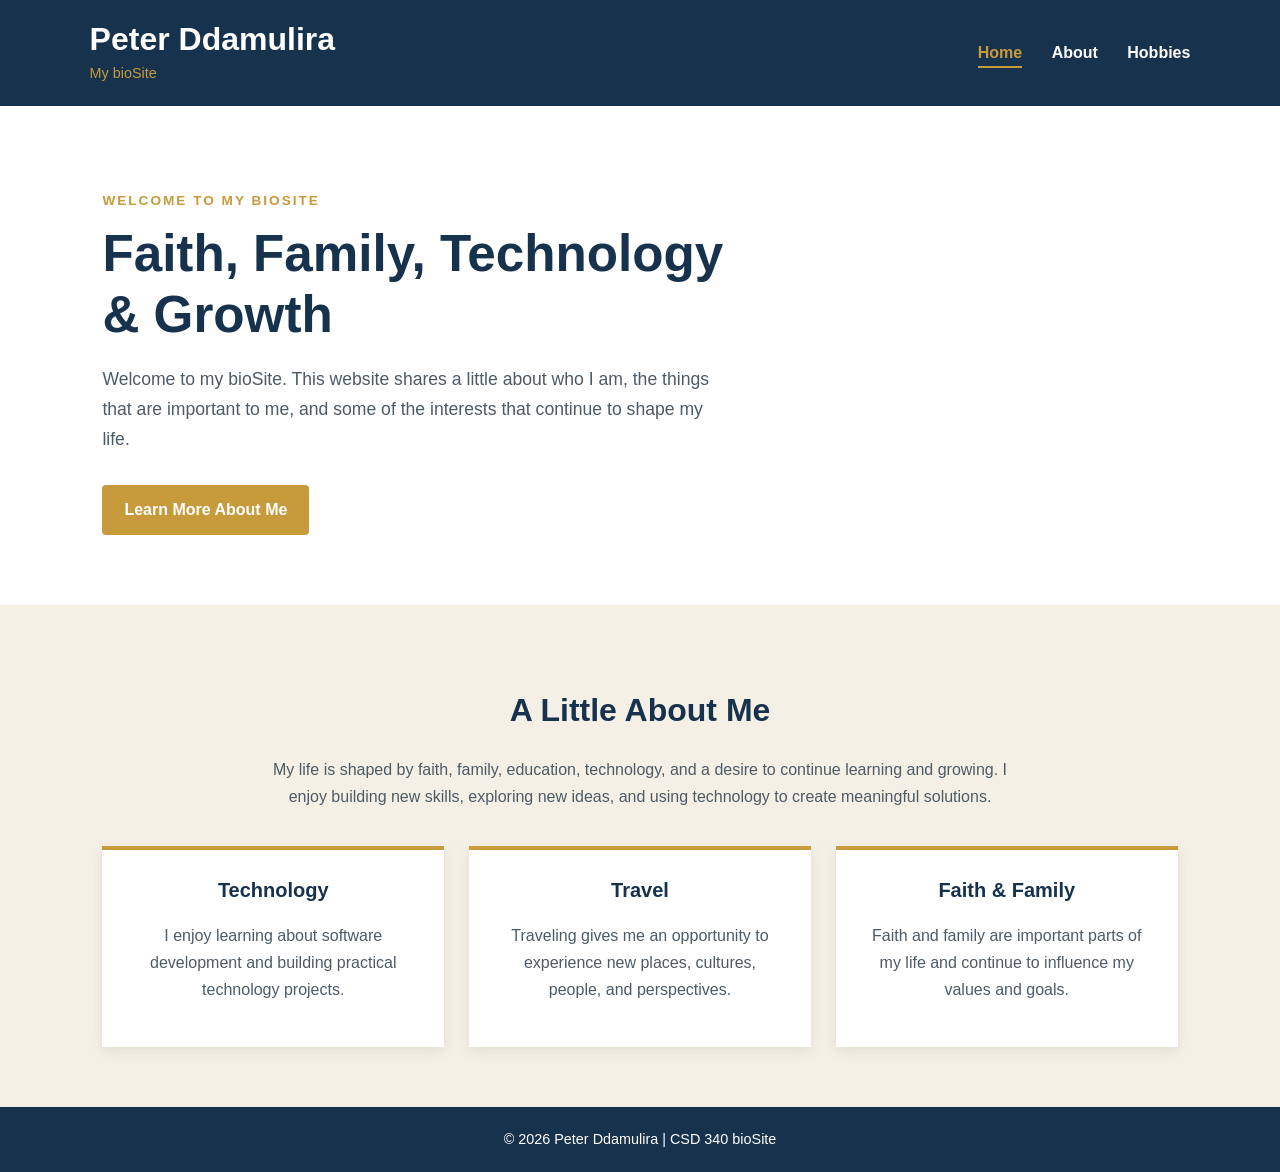
==== index.html @ 32c37889 "bioSite development" ====
<!--
    Name: Peter Ddamulira
    Date: September 13, 2026
    Assignment: bioSite Development
-->

<!DOCTYPE html>
<html lang="en">

<head>
    <meta charset="UTF-8">
    <meta name="viewport" content="width=device-width, initial-scale=1.0">

    <title>Peter Ddamulira | bioSite</title>

    <link rel="stylesheet" href="site.css">
</head>

<body>

    <header>
        <div class="site-title">
            <h1>Peter Ddamulira</h1>
            <p>My bioSite</p>
        </div>

        <nav>
            <a href="index.html" class="active">Home</a>
            <a href="about.html">About</a>
            <a href="hobbies.html">Hobbies</a>
        </nav>
    </header>

    <main>

        <section class="hero">
            <div class="hero-content">
                <p class="eyebrow">WELCOME TO MY BIOSITE</p>

                <h2>Faith, Family, Technology & Growth</h2>

                <p>
                    Welcome to my bioSite. This website shares a little about
                    who I am, the things that are important to me, and some of
                    the interests that continue to shape my life.
                </p>

                <a href="about.html" class="button">Learn More About Me</a>
            </div>
        </section>

        <section class="intro">

            <h2>A Little About Me</h2>

            <p>
                My life is shaped by faith, family, education, technology,
                and a desire to continue learning and growing. I enjoy
                building new skills, exploring new ideas, and using
                technology to create meaningful solutions.
            </p>

            <div class="feature-grid">

                <article class="feature-card">
                    <h3>Technology</h3>
                    <p>
                        I enjoy learning about software development and
                        building practical technology projects.
                    </p>
                </article>

                <article class="feature-card">
                    <h3>Travel</h3>
                    <p>
                        Traveling gives me an opportunity to experience new
                        places, cultures, people, and perspectives.
                    </p>
                </article>

                <article class="feature-card">
                    <h3>Faith & Family</h3>
                    <p>
                        Faith and family are important parts of my life and
                        continue to influence my values and goals.
                    </p>
                </article>

            </div>

        </section>

    </main>

    <footer>
        <p>&copy; 2026 Peter Ddamulira | CSD 340 bioSite</p>
    </footer>

</body>

</html>
---- site.css ----
/*
    Name: Peter Ddamulira
    Date: September 13, 2026
    Assignment: bioSite Development
*/

/* ---------- ATOMS ---------- */

* {
    box-sizing: border-box;
}

html {
    scroll-behavior: smooth;
}

body {
    margin: 0;
    background-color: #f5f0e6;
    color: #4d5b66;
    font-family: Arial, Helvetica, sans-serif;
    line-height: 1.6;
}

h1,
h2,
h3 {
    color: #17324d;
    line-height: 1.2;
}

h1 {
    margin: 0;
    font-size: 2rem;
    font-weight: 600;
}

h2 {
    font-size: 2rem;
    font-weight: 600;
}

h3 {
    font-size: 1.25rem;
    font-weight: 600;
}

p {
    font-size: 1rem;
    line-height: 1.7;
}

a {
    color: #17324d;
}

.eyebrow {
    margin-bottom: 8px;
    color: #c79a3b;
    font-size: 0.85rem;
    font-weight: 700;
    letter-spacing: 2px;
}

/* ---------- HEADER / NAVIGATION ---------- */

header {
    display: flex;
    align-items: center;
    justify-content: space-between;
    padding: 20px 7%;
    background-color: #17324d;
}

.site-title h1 {
    color: #ffffff;
}

.site-title p {
    margin: 3px 0 0;
    color: #c79a3b;
    font-size: 0.9rem;
}

nav a {
    margin-left: 25px;
    padding-bottom: 5px;
    color: #ffffff;
    font-weight: 600;
    text-decoration: none;
}

nav a:hover,
nav a.active {
    color: #c79a3b;
    border-bottom: 2px solid #c79a3b;
}

/* ---------- HOME HERO ---------- */

.hero {
    display: flex;
    align-items: center;
    min-height: 430px;
    padding: 70px 8%;
    background-color: #ffffff;
}

.hero-content {
    max-width: 700px;
}

.hero h2 {
    max-width: 650px;
    margin: 10px 0 20px;
    font-size: 3.2rem;
}

.hero-content > p:not(.eyebrow) {
    max-width: 620px;
    margin-bottom: 30px;
    font-size: 1.1rem;
}

.button {
    display: inline-block;
    padding: 12px 22px;
    background-color: #c79a3b;
    color: #ffffff;
    font-weight: 600;
    text-decoration: none;
    border-radius: 4px;
}

.button:hover {
    background-color: #17324d;
}

/* ---------- HOME INTRO ---------- */

.intro {
    padding: 60px 8%;
    text-align: center;
}

.intro > p {
    max-width: 750px;
    margin: 0 auto 35px;
}

.feature-grid {
    display: flex;
    gap: 25px;
    justify-content: center;
    margin-top: 30px;
}

.feature-card {
    flex: 1;
    max-width: 350px;
    padding: 28px;
    background-color: #ffffff;
    border-top: 4px solid #c79a3b;
    box-shadow: 0 4px 12px rgba(0, 0, 0, 0.08);
}

.feature-card h3 {
    margin-top: 0;
}

/* ---------- PAGE HEADINGS ---------- */

.page-heading {
    padding: 60px 8%;
    background-color: #ffffff;
    text-align: center;
}

.page-heading h2 {
    margin: 5px 0 15px;
    font-size: 2.8rem;
}

.page-heading > p:last-child {
    max-width: 650px;
    margin: 0 auto;
}

/* ---------- ABOUT PAGE ---------- */

.about-section {
    display: flex;
    gap: 50px;
    max-width: 1100px;
    margin: 0 auto;
    padding: 60px 8%;
}

.about-content {
    flex: 2;
}

.about-content h2 {
    margin-top: 0;
}

.about-content h3 {
    margin-top: 30px;
}

.quote-card {
    flex: 1;
    align-self: flex-start;
    padding: 30px;
    background-color: #17324d;
    border-top: 5px solid #c79a3b;
}

.quote-card h3 {
    margin-top: 0;
    color: #c79a3b;
}

.quote-card p {
    color: #ffffff;
}

/* ---------- HOBBIES PAGE ---------- */

.hobbies-grid {
    display: flex;
    gap: 25px;
    max-width: 1200px;
    margin: 0 auto;
    padding: 60px 8%;
}

.hobby-card {
    flex: 1;
    padding: 30px;
    background-color: #ffffff;
    border-bottom: 4px solid #c79a3b;
    box-shadow: 0 4px 12px rgba(0, 0, 0, 0.08);
}

.hobby-number {
    color: #c79a3b;
    font-size: 2rem;
    font-weight: 700;
}

.hobby-card h2 {
    font-size: 1.5rem;
}

/* ---------- FOOTER ---------- */

footer {
    padding: 20px;
    background-color: #17324d;
    text-align: center;
}

footer p {
    margin: 0;
    color: #ffffff;
    font-size: 0.9rem;
}

/* ---------- RESPONSIVE LAYOUT ---------- */

@media screen and (max-width: 768px) {

    header {
        flex-direction: column;
        text-align: center;
    }

    nav {
        margin-top: 15px;
    }

    nav a {
        margin: 0 10px;
    }

    .hero h2 {
        font-size: 2.4rem;
    }

    .feature-grid,
    .about-section,
    .hobbies-grid {
        flex-direction: column;
    }

    .feature-card {
        max-width: none;
    }
}
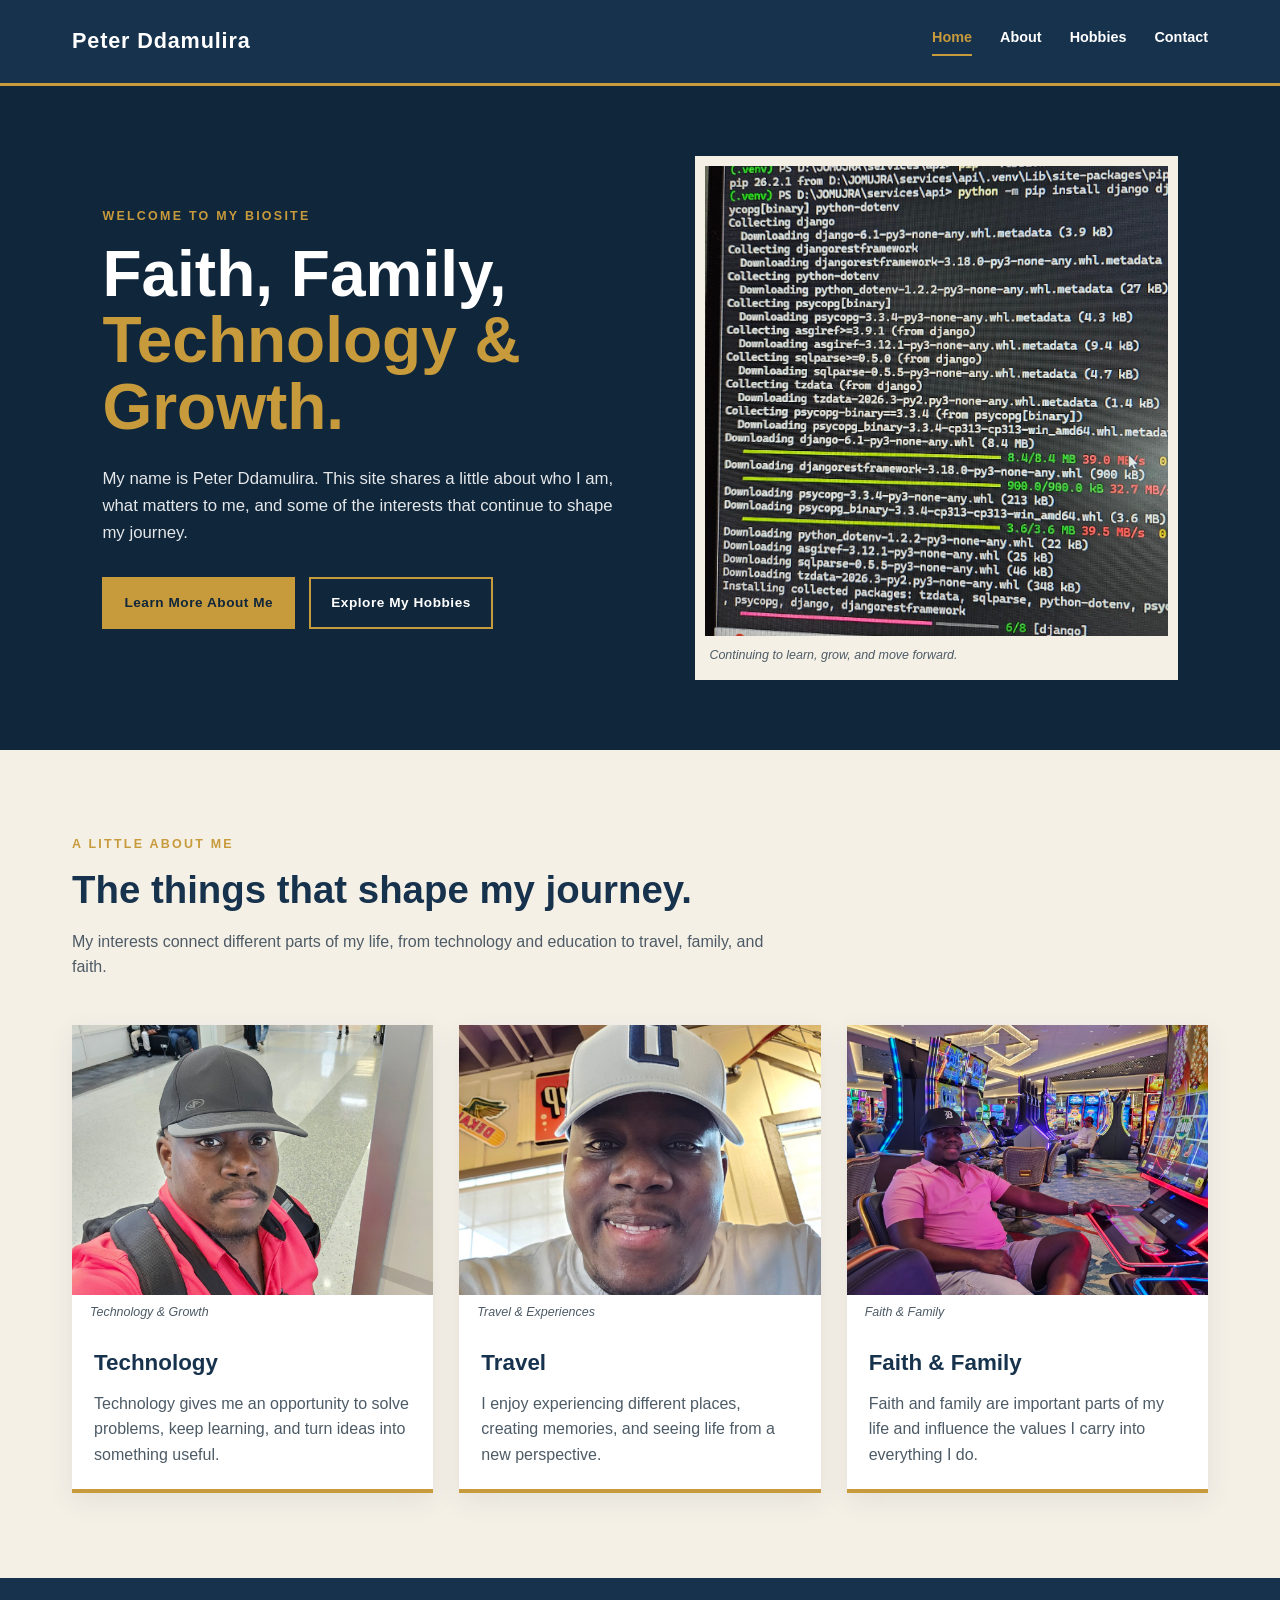
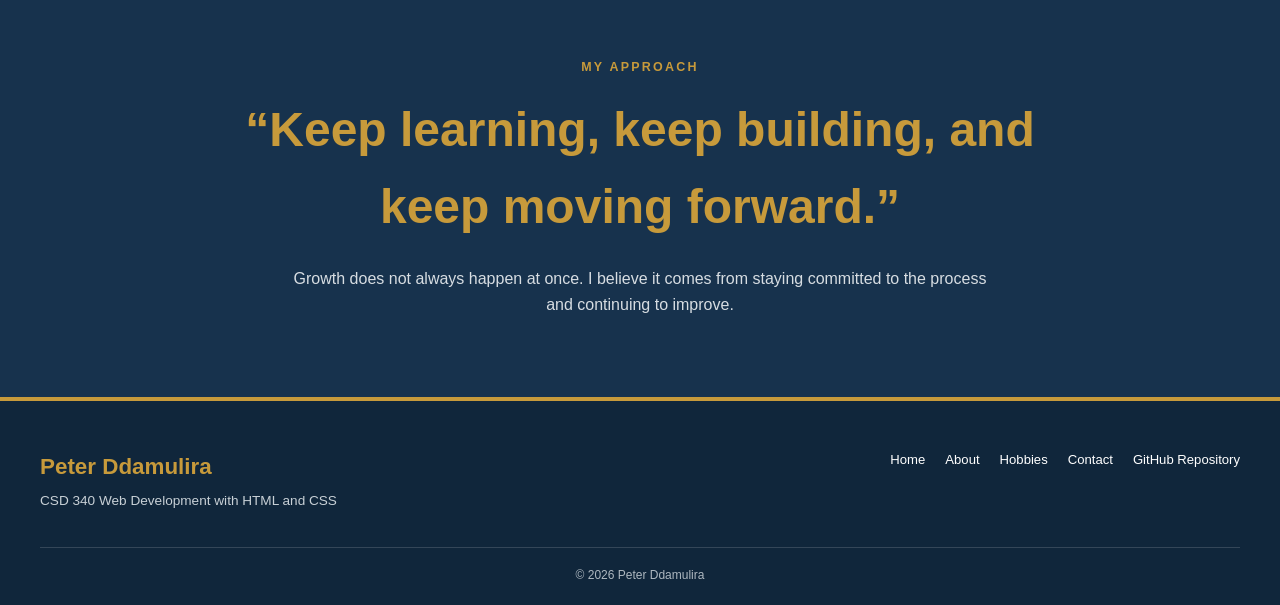
==== commit 320453b3: "Complete bioSite development and deployment" ====
--- a/index.html
+++ b/index.html
@@ -1,101 +1,169 @@
 <!--
     Name: Peter Ddamulira
-    Date: September 13, 2026
-    Assignment: bioSite Development
+    Date: September 16, 2026
+    Assignment: bioSite Development and GitHub Pages Deployment
 -->
 
 <!DOCTYPE html>
 <html lang="en">
-
 <head>
     <meta charset="UTF-8">
     <meta name="viewport" content="width=device-width, initial-scale=1.0">
-
-    <title>Peter Ddamulira | bioSite</title>
-
+    <meta name="description" content="Peter Ddamulira bioSite">
+    <title>Peter Ddamulira | Home</title>
     <link rel="stylesheet" href="site.css">
 </head>
 
 <body>
 
-    <header>
-        <div class="site-title">
-            <h1>Peter Ddamulira</h1>
-            <p>My bioSite</p>
+    <header class="site-header">
+        <div class="header-container">
+            <a class="site-name" href="index.html">Peter Ddamulira</a>
+
+            <nav aria-label="Main navigation">
+                <a class="active" href="index.html">Home</a>
+                <a href="about.html">About</a>
+                <a href="hobbies.html">Hobbies</a>
+                <a href="contact.html">Contact</a>
+            </nav>
         </div>
-
-        <nav>
-            <a href="index.html" class="active">Home</a>
-            <a href="about.html">About</a>
-            <a href="hobbies.html">Hobbies</a>
-        </nav>
     </header>
 
     <main>
-
         <section class="hero">
             <div class="hero-content">
                 <p class="eyebrow">WELCOME TO MY BIOSITE</p>
 
-                <h2>Faith, Family, Technology & Growth</h2>
+                <h1>
+                    Faith, Family,<br>
+                    <span>Technology & Growth.</span>
+                </h1>
 
-                <p>
-                    Welcome to my bioSite. This website shares a little about
-                    who I am, the things that are important to me, and some of
-                    the interests that continue to shape my life.
+                <p class="hero-text">
+                    My name is Peter Ddamulira. This site shares a little about
+                    who I am, what matters to me, and some of the interests that
+                    continue to shape my journey.
                 </p>
 
-                <a href="about.html" class="button">Learn More About Me</a>
+                <div class="hero-links">
+                    <a class="button primary-button" href="about.html">
+                        Learn More About Me
+                    </a>
+
+                    <a class="button secondary-button" href="hobbies.html">
+                        Explore My Hobbies
+                    </a>
+                </div>
+            </div>
+
+            <figure class="hero-image">
+                <img
+                    src="images/20260811_122145.jpg"
+                    alt="Peter Ddamulira"
+                >
+                <figcaption>Continuing to learn, grow, and move forward.</figcaption>
+            </figure>
+        </section>
+
+        <section class="intro-section">
+            <div class="section-heading">
+                <p class="eyebrow">A LITTLE ABOUT ME</p>
+                <h2>The things that shape my journey.</h2>
+                <p>
+                    My interests connect different parts of my life, from
+                    technology and education to travel, family, and faith.
+                </p>
+            </div>
+
+            <div class="card-grid">
+                <article class="feature-card">
+                    <figure>
+                        <img
+                            src="images/20240809_140507.jpg"
+                            alt="A moment representing technology and personal growth"
+                        >
+                        <figcaption>Technology &amp; Growth</figcaption>
+                    </figure>
+
+                    <div class="card-content">
+                        <h3>Technology</h3>
+                        <p>
+                            Technology gives me an opportunity to solve problems,
+                            keep learning, and turn ideas into something useful.
+                        </p>
+                    </div>
+                </article>
+
+                <article class="feature-card">
+                    <figure>
+                        <img
+                            src="images/20251226_093503(1).jpg"
+                            alt="A personal travel memory"
+                        >
+                        <figcaption>Travel &amp; Experiences</figcaption>
+                    </figure>
+
+                    <div class="card-content">
+                        <h3>Travel</h3>
+                        <p>
+                            I enjoy experiencing different places, creating
+                            memories, and seeing life from a new perspective.
+                        </p>
+                    </div>
+                </article>
+
+                <article class="feature-card">
+                    <figure>
+                        <img
+                            src="images/20260412_142647.jpg"
+                            alt="A personal moment representing faith and family"
+                        >
+                        <figcaption>Faith &amp; Family</figcaption>
+                    </figure>
+
+                    <div class="card-content">
+                        <h3>Faith &amp; Family</h3>
+                        <p>
+                            Faith and family are important parts of my life and
+                            influence the values I carry into everything I do.
+                        </p>
+                    </div>
+                </article>
             </div>
         </section>
 
-        <section class="intro">
+        <section class="quote-section">
+            <p class="eyebrow">MY APPROACH</p>
+            <blockquote>
+                “Keep learning, keep building, and keep moving forward.”
+            </blockquote>
+            <p>
+                Growth does not always happen at once. I believe it comes from
+                staying committed to the process and continuing to improve.
+            </p>
+        </section>
+    </main>
 
-            <h2>A Little About Me</h2>
-
-            <p>
-                My life is shaped by faith, family, education, technology,
-                and a desire to continue learning and growing. I enjoy
-                building new skills, exploring new ideas, and using
-                technology to create meaningful solutions.
-            </p>
-
-            <div class="feature-grid">
-
-                <article class="feature-card">
-                    <h3>Technology</h3>
-                    <p>
-                        I enjoy learning about software development and
-                        building practical technology projects.
-                    </p>
-                </article>
-
-                <article class="feature-card">
-                    <h3>Travel</h3>
-                    <p>
-                        Traveling gives me an opportunity to experience new
-                        places, cultures, people, and perspectives.
-                    </p>
-                </article>
-
-                <article class="feature-card">
-                    <h3>Faith & Family</h3>
-                    <p>
-                        Faith and family are important parts of my life and
-                        continue to influence my values and goals.
-                    </p>
-                </article>
-
+    <footer class="site-footer">
+        <div class="footer-container">
+            <div>
+                <h2>Peter Ddamulira</h2>
+                <p>CSD 340 Web Development with HTML and CSS</p>
             </div>
 
-        </section>
+            <div class="footer-links">
+                <a href="index.html">Home</a>
+                <a href="about.html">About</a>
+                <a href="hobbies.html">Hobbies</a>
+                <a href="contact.html">Contact</a>
+                <a href="https://github.com/psddam/bioSite"
+                   target="_blank"
+                   rel="noopener noreferrer">GitHub Repository</a>
+            </div>
+        </div>
 
-    </main>
-
-    <footer>
-        <p>&copy; 2026 Peter Ddamulira | CSD 340 bioSite</p>
+        <p class="copyright">&copy; 2026 Peter Ddamulira</p>
     </footer>
 
 </body>
-
 </html>
--- a/site.css
+++ b/site.css
@@ -1,13 +1,23 @@
 /*
     Name: Peter Ddamulira
-    Date: September 13, 2026
-    Assignment: bioSite Development
+    Date: September 16, 2026
+    Assignment: bioSite Development and GitHub Pages Deployment
 */
-
-/* ---------- ATOMS ---------- */
 
 * {
     box-sizing: border-box;
+    margin: 0;
+    padding: 0;
+}
+
+:root {
+    --navy: #17324D;
+    --navy-dark: #10263B;
+    --gold: #C79A3B;
+    --cream: #F5F0E6;
+    --white: #FFFFFF;
+    --slate: #4D5B66;
+    --light-border: #DDD6C8;
 }
 
 html {
@@ -15,286 +25,616 @@
 }
 
 body {
-    margin: 0;
-    background-color: #f5f0e6;
-    color: #4d5b66;
+    background-color: var(--cream);
+    color: var(--navy);
     font-family: Arial, Helvetica, sans-serif;
     line-height: 1.6;
 }
 
-h1,
-h2,
-h3 {
-    color: #17324d;
-    line-height: 1.2;
-}
-
-h1 {
-    margin: 0;
-    font-size: 2rem;
+img {
+    display: block;
+    width: 100%;
+}
+
+a {
+    color: inherit;
+}
+
+/* HEADER */
+
+.site-header {
+    background-color: var(--navy);
+    border-bottom: 3px solid var(--gold);
+}
+
+.header-container {
+    align-items: center;
+    display: flex;
+    justify-content: space-between;
+    margin: 0 auto;
+    max-width: 1200px;
+    padding: 24px 32px;
+}
+
+.site-name {
+    color: var(--white);
+    font-size: 1.35rem;
+    font-weight: 700;
+    letter-spacing: 0.04em;
+    text-decoration: none;
+}
+
+nav {
+    display: flex;
+    gap: 28px;
+}
+
+nav a {
+    border-bottom: 2px solid transparent;
+    color: var(--white);
+    font-size: 0.9rem;
     font-weight: 600;
-}
-
-h2 {
-    font-size: 2rem;
-    font-weight: 600;
-}
-
-h3 {
-    font-size: 1.25rem;
-    font-weight: 600;
-}
-
-p {
-    font-size: 1rem;
-    line-height: 1.7;
-}
-
-a {
-    color: #17324d;
-}
+    padding-bottom: 5px;
+    text-decoration: none;
+    transition: 0.2s ease;
+}
+
+nav a:hover,
+nav a.active {
+    border-bottom-color: var(--gold);
+    color: var(--gold);
+}
+
+/* GENERAL */
 
 .eyebrow {
-    margin-bottom: 8px;
-    color: #c79a3b;
+    color: var(--gold);
+    font-size: 0.78rem;
+    font-weight: 700;
+    letter-spacing: 0.18em;
+    margin-bottom: 14px;
+}
+
+.button {
+    border: 2px solid var(--gold);
+    display: inline-block;
     font-size: 0.85rem;
     font-weight: 700;
-    letter-spacing: 2px;
-}
-
-/* ---------- HEADER / NAVIGATION ---------- */
-
-header {
+    letter-spacing: 0.04em;
+    padding: 13px 20px;
+    text-decoration: none;
+    transition: 0.2s ease;
+}
+
+.primary-button {
+    background-color: var(--gold);
+    color: var(--navy-dark);
+}
+
+.primary-button:hover {
+    background-color: transparent;
+    color: var(--gold);
+}
+
+.secondary-button {
+    background-color: transparent;
+    color: var(--white);
+}
+
+.secondary-button:hover {
+    background-color: var(--gold);
+    color: var(--navy-dark);
+}
+
+.outline-button {
+    background-color: transparent;
+    color: var(--navy);
+}
+
+.outline-button:hover {
+    background-color: var(--gold);
+    color: var(--navy-dark);
+}
+
+/* HOME HERO */
+
+.hero {
+    align-items: center;
+    background-color: var(--navy-dark);
+    display: grid;
+    gap: 60px;
+    grid-template-columns: 1.05fr 0.95fr;
+    margin: 0 auto;
+    max-width: 1400px;
+    min-height: 650px;
+    padding: 70px 8%;
+}
+
+.hero-content {
+    color: var(--white);
+}
+
+.hero h1 {
+    font-size: clamp(2.8rem, 5vw, 5rem);
+    line-height: 1.04;
+    margin-bottom: 26px;
+}
+
+.hero h1 span {
+    color: var(--gold);
+}
+
+.hero-text {
+    color: #E4E7E9;
+    font-size: 1.05rem;
+    max-width: 620px;
+}
+
+.hero-links {
     display: flex;
+    flex-wrap: wrap;
+    gap: 14px;
+    margin-top: 30px;
+}
+
+.hero-image {
+    background-color: var(--cream);
+    padding: 10px;
+}
+
+.hero-image img {
+    height: 470px;
+    object-fit: cover;
+}
+
+figcaption {
+    color: var(--slate);
+    font-size: 0.78rem;
+    font-style: italic;
+    padding: 10px 4px 4px;
+}
+
+/* SECTION HEADINGS */
+
+.intro-section,
+.values-section,
+.hobby-section,
+.contact-layout,
+.photo-banner {
+    margin: 0 auto;
+    max-width: 1200px;
+    padding: 85px 32px;
+}
+
+.section-heading {
+    margin-bottom: 45px;
+    max-width: 720px;
+}
+
+.section-heading h2 {
+    font-size: 2.4rem;
+    line-height: 1.15;
+    margin-bottom: 16px;
+}
+
+.section-heading > p:last-child {
+    color: var(--slate);
+}
+
+/* HOME CARDS */
+
+.card-grid {
+    display: grid;
+    gap: 26px;
+    grid-template-columns: repeat(3, 1fr);
+}
+
+.feature-card {
+    background-color: var(--white);
+    border-bottom: 4px solid var(--gold);
+    box-shadow: 0 8px 25px rgba(23, 50, 77, 0.08);
+}
+
+.feature-card figure img {
+    height: 270px;
+    object-fit: cover;
+}
+
+.feature-card figure figcaption {
+    padding: 8px 18px 0;
+}
+
+.card-content {
+    padding: 22px;
+}
+
+.card-content h3 {
+    font-size: 1.4rem;
+    margin-bottom: 10px;
+}
+
+.card-content p {
+    color: var(--slate);
+}
+
+.quote-section {
+    background-color: var(--navy);
+    color: var(--white);
+    padding: 80px 10%;
+    text-align: center;
+}
+
+.quote-section blockquote {
+    color: var(--gold);
+    font-size: clamp(1.8rem, 4vw, 3rem);
+    font-weight: 700;
+    margin: 0 auto 20px;
+    max-width: 900px;
+}
+
+.quote-section > p:last-child {
+    color: #D7DDE2;
+    margin: auto;
+    max-width: 700px;
+}
+
+/* PAGE HERO */
+
+.page-hero {
+    background-color: var(--navy-dark);
+    color: var(--white);
+    padding: 90px max(32px, calc((100% - 1136px) / 2));
+}
+
+.page-hero > div {
+    max-width: 800px;
+}
+
+.page-hero h1 {
+    color: var(--gold);
+    font-size: clamp(2.6rem, 5vw, 4.5rem);
+    line-height: 1.05;
+    margin-bottom: 20px;
+}
+
+.page-hero p:last-child {
+    color: #E0E4E7;
+    font-size: 1.05rem;
+    max-width: 700px;
+}
+
+/* ABOUT */
+
+.about-layout {
     align-items: center;
+    display: grid;
+    gap: 70px;
+    grid-template-columns: 0.9fr 1.1fr;
+    margin: 0 auto;
+    max-width: 1200px;
+    padding: 85px 32px;
+}
+
+.about-photo {
+    background-color: var(--white);
+    padding: 10px;
+}
+
+.about-photo img {
+    height: 560px;
+    object-fit: cover;
+}
+
+.about-copy h2 {
+    font-size: 2.5rem;
+    line-height: 1.15;
+    margin-bottom: 22px;
+}
+
+.about-copy > p:not(.eyebrow) {
+    color: var(--slate);
+    margin-bottom: 18px;
+}
+
+.values-grid {
+    display: grid;
+    gap: 20px;
+    grid-template-columns: repeat(4, 1fr);
+}
+
+.values-grid article {
+    background-color: var(--white);
+    border-top: 3px solid var(--gold);
+    padding: 28px;
+}
+
+.values-grid span,
+.number {
+    color: var(--gold);
+    font-size: 0.8rem;
+    font-weight: 700;
+    letter-spacing: 0.15em;
+}
+
+.values-grid h3 {
+    margin: 10px 0;
+}
+
+.values-grid p {
+    color: var(--slate);
+}
+
+/* HOBBIES */
+
+.hobby-section {
+    display: flex;
+    flex-direction: column;
+    gap: 70px;
+}
+
+.hobby-card {
+    align-items: center;
+    display: grid;
+    gap: 55px;
+    grid-template-columns: 1fr 1fr;
+}
+
+.hobby-card.reverse figure {
+    order: 2;
+}
+
+.hobby-card figure {
+    background-color: var(--white);
+    padding: 9px;
+}
+
+.hobby-card figure img {
+    height: 390px;
+    object-fit: cover;
+}
+
+.hobby-copy h2 {
+    font-size: 2.3rem;
+    margin: 8px 0 18px;
+}
+
+.hobby-copy > p:not(.number) {
+    color: var(--slate);
+    margin-bottom: 14px;
+}
+
+/* PHOTO BANNER */
+
+.photo-banner {
+    padding-top: 20px;
+}
+
+.photo-banner figure {
+    background-color: var(--white);
+    padding: 10px;
+}
+
+.photo-banner img {
+    height: 430px;
+    object-fit: cover;
+}
+
+/* CONTACT */
+
+.contact-layout {
+    align-items: center;
+    display: grid;
+    gap: 70px;
+    grid-template-columns: 1fr 0.9fr;
+}
+
+.contact-copy h2 {
+    font-size: 2.5rem;
+    margin-bottom: 20px;
+}
+
+.contact-copy > p:not(.eyebrow) {
+    color: var(--slate);
+    margin-bottom: 18px;
+}
+
+.contact-copy .button {
+    margin-top: 12px;
+}
+
+.contact-photo {
+    background-color: var(--white);
+    padding: 10px;
+}
+
+.contact-photo img {
+    height: 450px;
+    object-fit: cover;
+}
+
+.contact-card {
+    background-color: var(--white);
+    border-top: 4px solid var(--gold);
+    margin: 0 auto 85px;
+    max-width: 1136px;
+    padding: 50px;
+}
+
+.contact-card h2 {
+    font-size: 2rem;
+    margin-bottom: 12px;
+}
+
+.contact-card > p:not(.eyebrow) {
+    color: var(--slate);
+    max-width: 700px;
+}
+
+/* FOOTER */
+
+.site-footer {
+    background-color: var(--navy-dark);
+    border-top: 4px solid var(--gold);
+    color: var(--white);
+    padding: 48px 32px 20px;
+}
+
+.footer-container {
+    align-items: flex-start;
+    display: flex;
+    gap: 40px;
     justify-content: space-between;
-    padding: 20px 7%;
-    background-color: #17324d;
-}
-
-.site-title h1 {
-    color: #ffffff;
-}
-
-.site-title p {
-    margin: 3px 0 0;
-    color: #c79a3b;
-    font-size: 0.9rem;
-}
-
-nav a {
-    margin-left: 25px;
-    padding-bottom: 5px;
-    color: #ffffff;
-    font-weight: 600;
+    margin: auto;
+    max-width: 1200px;
+}
+
+.footer-container h2 {
+    color: var(--gold);
+    font-size: 1.4rem;
+    margin-bottom: 5px;
+}
+
+.footer-container p {
+    color: #C8D0D6;
+    font-size: 0.85rem;
+}
+
+.footer-links {
+    display: flex;
+    flex-wrap: wrap;
+    gap: 20px;
+    justify-content: flex-end;
+}
+
+.footer-links a {
+    color: var(--white);
+    font-size: 0.82rem;
     text-decoration: none;
 }
 
-nav a:hover,
-nav a.active {
-    color: #c79a3b;
-    border-bottom: 2px solid #c79a3b;
-}
-
-/* ---------- HOME HERO ---------- */
-
-.hero {
-    display: flex;
-    align-items: center;
-    min-height: 430px;
-    padding: 70px 8%;
-    background-color: #ffffff;
-}
-
-.hero-content {
-    max-width: 700px;
-}
-
-.hero h2 {
-    max-width: 650px;
-    margin: 10px 0 20px;
-    font-size: 3.2rem;
-}
-
-.hero-content > p:not(.eyebrow) {
-    max-width: 620px;
-    margin-bottom: 30px;
-    font-size: 1.1rem;
-}
-
-.button {
-    display: inline-block;
-    padding: 12px 22px;
-    background-color: #c79a3b;
-    color: #ffffff;
-    font-weight: 600;
-    text-decoration: none;
-    border-radius: 4px;
-}
-
-.button:hover {
-    background-color: #17324d;
-}
-
-/* ---------- HOME INTRO ---------- */
-
-.intro {
-    padding: 60px 8%;
+.footer-links a:hover {
+    color: var(--gold);
+}
+
+.copyright {
+    border-top: 1px solid rgba(255, 255, 255, 0.15);
+    color: #AEB8C0;
+    font-size: 0.75rem;
+    margin: 35px auto 0;
+    max-width: 1200px;
+    padding-top: 18px;
     text-align: center;
 }
 
-.intro > p {
-    max-width: 750px;
-    margin: 0 auto 35px;
-}
-
-.feature-grid {
-    display: flex;
-    gap: 25px;
-    justify-content: center;
-    margin-top: 30px;
-}
-
-.feature-card {
-    flex: 1;
-    max-width: 350px;
-    padding: 28px;
-    background-color: #ffffff;
-    border-top: 4px solid #c79a3b;
-    box-shadow: 0 4px 12px rgba(0, 0, 0, 0.08);
-}
-
-.feature-card h3 {
-    margin-top: 0;
-}
-
-/* ---------- PAGE HEADINGS ---------- */
-
-.page-heading {
-    padding: 60px 8%;
-    background-color: #ffffff;
-    text-align: center;
-}
-
-.page-heading h2 {
-    margin: 5px 0 15px;
-    font-size: 2.8rem;
-}
-
-.page-heading > p:last-child {
-    max-width: 650px;
-    margin: 0 auto;
-}
-
-/* ---------- ABOUT PAGE ---------- */
-
-.about-section {
-    display: flex;
-    gap: 50px;
-    max-width: 1100px;
-    margin: 0 auto;
-    padding: 60px 8%;
-}
-
-.about-content {
-    flex: 2;
-}
-
-.about-content h2 {
-    margin-top: 0;
-}
-
-.about-content h3 {
-    margin-top: 30px;
-}
-
-.quote-card {
-    flex: 1;
-    align-self: flex-start;
-    padding: 30px;
-    background-color: #17324d;
-    border-top: 5px solid #c79a3b;
-}
-
-.quote-card h3 {
-    margin-top: 0;
-    color: #c79a3b;
-}
-
-.quote-card p {
-    color: #ffffff;
-}
-
-/* ---------- HOBBIES PAGE ---------- */
-
-.hobbies-grid {
-    display: flex;
-    gap: 25px;
-    max-width: 1200px;
-    margin: 0 auto;
-    padding: 60px 8%;
-}
-
-.hobby-card {
-    flex: 1;
-    padding: 30px;
-    background-color: #ffffff;
-    border-bottom: 4px solid #c79a3b;
-    box-shadow: 0 4px 12px rgba(0, 0, 0, 0.08);
-}
-
-.hobby-number {
-    color: #c79a3b;
-    font-size: 2rem;
-    font-weight: 700;
-}
-
-.hobby-card h2 {
-    font-size: 1.5rem;
-}
-
-/* ---------- FOOTER ---------- */
-
-footer {
-    padding: 20px;
-    background-color: #17324d;
-    text-align: center;
-}
-
-footer p {
-    margin: 0;
-    color: #ffffff;
-    font-size: 0.9rem;
-}
-
-/* ---------- RESPONSIVE LAYOUT ---------- */
-
-@media screen and (max-width: 768px) {
-
-    header {
+/* RESPONSIVE DESIGN */
+
+@media (max-width: 900px) {
+    .header-container {
+        align-items: flex-start;
         flex-direction: column;
+        gap: 18px;
+    }
+
+    nav {
+        flex-wrap: wrap;
+        gap: 16px 22px;
+    }
+
+    .hero,
+    .about-layout,
+    .contact-layout,
+    .hobby-card {
+        grid-template-columns: 1fr;
+    }
+
+    .hero {
+        padding: 60px 32px;
+    }
+
+    .hero-image img {
+        height: 500px;
+    }
+
+    .card-grid {
+        grid-template-columns: 1fr;
+    }
+
+    .feature-card figure img {
+        height: 420px;
+    }
+
+    .values-grid {
+        grid-template-columns: repeat(2, 1fr);
+    }
+
+    .hobby-card.reverse figure {
+        order: 0;
+    }
+
+    .footer-container {
+        flex-direction: column;
+    }
+
+    .footer-links {
+        justify-content: flex-start;
+    }
+}
+
+@media (max-width: 600px) {
+    .header-container {
+        padding: 20px;
+    }
+
+    nav {
+        gap: 12px 16px;
+    }
+
+    nav a {
+        font-size: 0.82rem;
+    }
+
+    .hero,
+    .intro-section,
+    .about-layout,
+    .values-section,
+    .hobby-section,
+    .contact-layout,
+    .photo-banner {
+        padding-left: 20px;
+        padding-right: 20px;
+    }
+
+    .hero {
+        min-height: auto;
+    }
+
+    .hero-image img,
+    .about-photo img,
+    .contact-photo img {
+        height: 390px;
+    }
+
+    .feature-card figure img,
+    .hobby-card figure img,
+    .photo-banner img {
+        height: 300px;
+    }
+
+    .values-grid {
+        grid-template-columns: 1fr;
+    }
+
+    .contact-card {
+        margin: 0 20px 60px;
+        padding: 30px 22px;
+    }
+
+    .hero-links {
+        align-items: stretch;
+        flex-direction: column;
+    }
+
+    .button {
         text-align: center;
     }
-
-    nav {
-        margin-top: 15px;
-    }
-
-    nav a {
-        margin: 0 10px;
-    }
-
-    .hero h2 {
-        font-size: 2.4rem;
-    }
-
-    .feature-grid,
-    .about-section,
-    .hobbies-grid {
-        flex-direction: column;
-    }
-
-    .feature-card {
-        max-width: none;
-    }
 }
